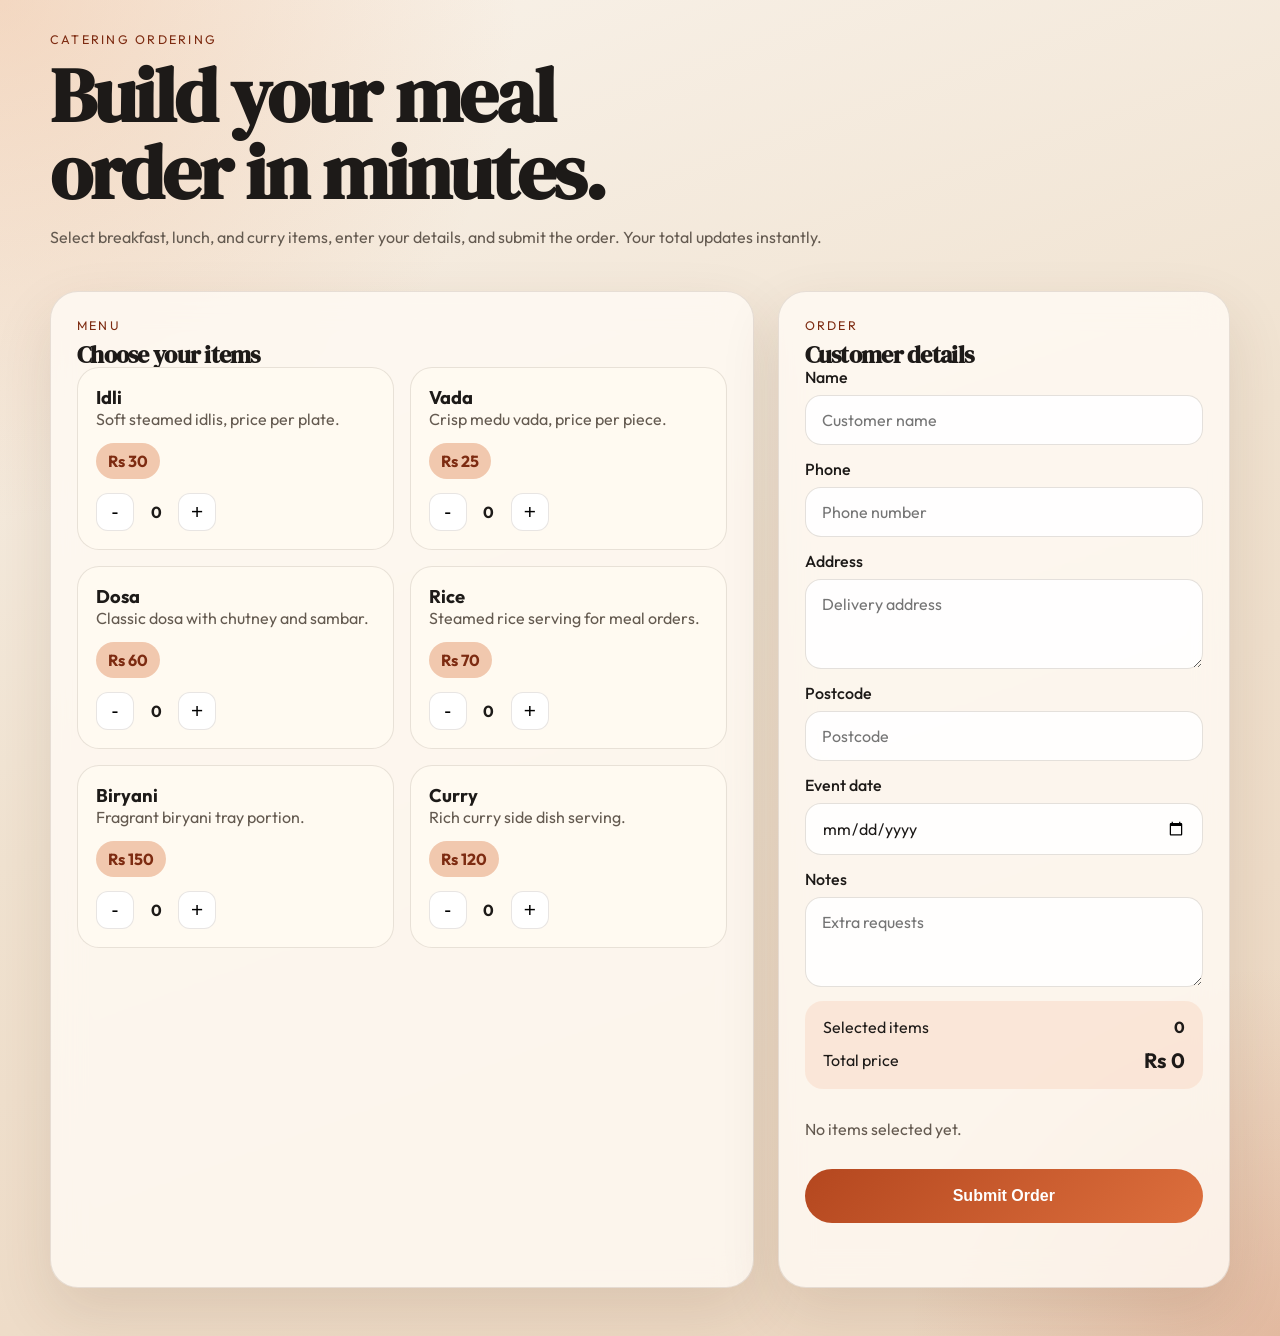
==== index.html @ 60a5b4ee "y website" ====
<!DOCTYPE html>
<html lang="en">
<head>
  <meta charset="UTF-8">
  <meta name="viewport" content="width=device-width, initial-scale=1.0">
  <title>DakshinDelights Catering</title>
  <link rel="preconnect" href="https://fonts.googleapis.com">
  <link rel="preconnect" href="https://fonts.gstatic.com" crossorigin>
  <link href="https://fonts.googleapis.com/css2?family=DM+Serif+Display:ital@0;1&family=Outfit:wght@300;400;500;600;700&display=swap" rel="stylesheet">
  <link rel="stylesheet" href="styles.css">
</head>
<body data-page="order">
  <div class="page-shell">
    <header class="hero">
      <div class="hero-copy">
        <p class="eyebrow">Catering Ordering</p>
        <h1>Build your meal order in minutes.</h1>
        <p class="hero-text">
          Select breakfast, lunch, and curry items, enter your details, and submit the order.
          Your total updates instantly.
        </p>
      </div>
    </header>

    <main class="layout">
      <section class="panel menu-panel">
        <div class="section-head">
          <p class="section-kicker">Menu</p>
          <h2>Choose your items</h2>
        </div>
        <div id="menu-grid" class="menu-grid"></div>
      </section>

      <aside class="panel order-panel">
        <div class="section-head">
          <p class="section-kicker">Order</p>
          <h2>Customer details</h2>
        </div>

        <form id="order-form" class="order-form">
          <label>
            Name
            <input id="customer-name" name="name" type="text" placeholder="Customer name" required>
          </label>

          <label>
            Phone
            <input id="customer-phone" name="phone" type="tel" placeholder="Phone number" required>
          </label>

          <label>
            Address
            <textarea id="customer-address" name="address" rows="3" placeholder="Delivery address" required></textarea>
          </label>

          <label>
            Postcode
            <input id="customer-postcode" name="postcode" type="text" placeholder="Postcode" required>
          </label>

          <label>
            Event date
            <input id="event-date" name="eventDate" type="date" required>
          </label>

          <label>
            Notes
            <textarea id="customer-notes" name="notes" rows="3" placeholder="Extra requests"></textarea>
          </label>

          <div class="summary-box">
            <div class="summary-line">
              <span>Selected items</span>
              <strong id="selected-count">0</strong>
            </div>
            <div class="summary-line total-line">
              <span>Total price</span>
              <strong id="order-total">Rs 0</strong>
            </div>
          </div>

          <div id="order-items-preview" class="order-items-preview"></div>

          <button class="primary-button" type="submit">Submit Order</button>
          <p id="form-status" class="form-status" aria-live="polite"></p>
        </form>
      </aside>
    </main>
  </div>

  <script src="script.js"></script>
</body>
</html>
---- styles.css ----
:root {
  --bg: #f6efe5;
  --surface: rgba(255, 251, 245, 0.82);
  --surface-strong: #fffaf1;
  --ink: #1d1a18;
  --muted: #645a50;
  --line: rgba(67, 47, 28, 0.12);
  --accent: #b4471f;
  --accent-dark: #7d2b11;
  --accent-soft: #f1c8ae;
  --good: #1f6b45;
  --bad: #a53422;
  --shadow: 0 24px 60px rgba(81, 48, 22, 0.12);
}

* {
  box-sizing: border-box;
}

body {
  margin: 0;
  min-height: 100vh;
  font-family: "Outfit", sans-serif;
  color: var(--ink);
  background:
    radial-gradient(circle at top left, rgba(232, 165, 116, 0.35), transparent 28%),
    radial-gradient(circle at bottom right, rgba(191, 82, 43, 0.22), transparent 20%),
    linear-gradient(160deg, #f9f3eb 0%, #f0e2d0 48%, #ecd6c0 100%);
}

a {
  color: inherit;
}

.page-shell {
  width: min(1180px, calc(100% - 32px));
  margin: 0 auto;
  padding: 32px 0 48px;
}

.hero {
  display: flex;
  justify-content: space-between;
  gap: 24px;
  align-items: flex-start;
  margin-bottom: 28px;
}

.compact-hero {
  margin-bottom: 22px;
}

.hero-copy h1,
.section-head h2,
.dashboard-head h2 {
  margin: 0;
  font-family: "DM Serif Display", serif;
  line-height: 1;
  letter-spacing: -0.03em;
}

.hero-copy h1 {
  max-width: 620px;
  font-size: clamp(2.8rem, 6vw, 5.2rem);
}

.hero-text,
.helper-text,
.form-status,
.order-card p,
.order-item-line,
.empty-state,
label,
input,
textarea,
button {
  font-size: 1rem;
}

.eyebrow,
.section-kicker {
  margin: 0 0 10px;
  text-transform: uppercase;
  letter-spacing: 0.18em;
  font-size: 0.78rem;
  color: var(--accent-dark);
}

.hero-text,
.helper-text,
.empty-state {
  color: var(--muted);
}

.admin-link,
.secondary-button,
.primary-button {
  border: 0;
  border-radius: 999px;
  cursor: pointer;
  transition: transform 0.2s ease, opacity 0.2s ease, background-color 0.2s ease;
  text-decoration: none;
}

.admin-link,
.secondary-button {
  display: inline-flex;
  align-items: center;
  justify-content: center;
  min-height: 48px;
  padding: 0 20px;
  background: rgba(255, 250, 241, 0.72);
  border: 1px solid rgba(141, 93, 55, 0.18);
  backdrop-filter: blur(10px);
}

.primary-button {
  min-height: 54px;
  padding: 0 24px;
  background: linear-gradient(135deg, var(--accent) 0%, #dd6f3d 100%);
  color: white;
  font-weight: 600;
}

.admin-link:hover,
.secondary-button:hover,
.primary-button:hover {
  transform: translateY(-1px);
}

.layout,
.admin-layout {
  display: grid;
  gap: 24px;
}

.layout {
  grid-template-columns: 1.4fr 0.9fr;
}

.admin-layout {
  grid-template-columns: 1fr;
}

.panel {
  background: var(--surface);
  border: 1px solid var(--line);
  box-shadow: var(--shadow);
  border-radius: 28px;
  padding: 26px;
  backdrop-filter: blur(16px);
}

.menu-grid {
  display: grid;
  grid-template-columns: repeat(2, minmax(0, 1fr));
  gap: 16px;
}

.menu-card,
.order-card {
  background: var(--surface-strong);
  border: 1px solid var(--line);
  border-radius: 22px;
  padding: 18px;
}

.menu-card {
  display: flex;
  flex-direction: column;
  gap: 14px;
}

.menu-card h3,
.order-card h3 {
  margin: 0;
  font-size: 1.15rem;
}

.menu-card p,
.order-card p {
  margin: 0;
  color: var(--muted);
}

.price-tag {
  display: inline-flex;
  align-items: center;
  width: fit-content;
  padding: 8px 12px;
  background: var(--accent-soft);
  border-radius: 999px;
  font-weight: 700;
  color: var(--accent-dark);
}

.qty-control {
  display: inline-flex;
  align-items: center;
  gap: 8px;
  margin-top: auto;
}

.qty-button {
  width: 38px;
  height: 38px;
  border-radius: 12px;
  border: 1px solid var(--line);
  background: white;
  font-size: 1.3rem;
  cursor: pointer;
}

.qty-value {
  min-width: 28px;
  text-align: center;
  font-weight: 700;
}

.order-form {
  display: grid;
  gap: 14px;
}

label {
  display: grid;
  gap: 8px;
  font-weight: 500;
}

input,
textarea {
  width: 100%;
  border: 1px solid rgba(89, 62, 38, 0.16);
  border-radius: 16px;
  padding: 14px 16px;
  font-family: inherit;
  background: rgba(255, 255, 255, 0.9);
  color: var(--ink);
}

input:focus,
textarea:focus {
  outline: 2px solid rgba(180, 71, 31, 0.18);
  border-color: var(--accent);
}

.summary-box {
  display: grid;
  gap: 10px;
  padding: 16px 18px;
  border-radius: 18px;
  background: rgba(245, 205, 179, 0.36);
}

.summary-line,
.dashboard-head {
  display: flex;
  align-items: center;
  justify-content: space-between;
  gap: 12px;
}

.total-line strong {
  font-size: 1.3rem;
}

.order-items-preview,
.orders-list {
  display: grid;
  gap: 12px;
}

.order-item-line {
  display: flex;
  align-items: center;
  justify-content: space-between;
  gap: 12px;
  padding: 12px 14px;
  background: rgba(255, 255, 255, 0.82);
  border: 1px solid var(--line);
  border-radius: 16px;
}

.form-status {
  min-height: 24px;
  margin: 0;
}

.form-status.success {
  color: var(--good);
}

.form-status.error {
  color: var(--bad);
}

.hidden {
  display: none;
}

.admin-auth-panel {
  max-width: 520px;
}

.order-meta {
  display: grid;
  gap: 6px;
  margin: 12px 0;
}

.order-card ul {
  margin: 12px 0 0;
  padding-left: 18px;
  color: var(--muted);
}

.admin-summary {
  margin: 18px 0;
}

@media (max-width: 900px) {
  .layout {
    grid-template-columns: 1fr;
  }

  .menu-grid {
    grid-template-columns: 1fr;
  }

  .hero {
    flex-direction: column;
  }
}

@media (max-width: 640px) {
  .page-shell {
    width: min(100% - 20px, 100%);
    padding-top: 20px;
  }

  .panel {
    padding: 18px;
    border-radius: 22px;
  }

  .hero-copy h1 {
    font-size: 2.5rem;
  }
}
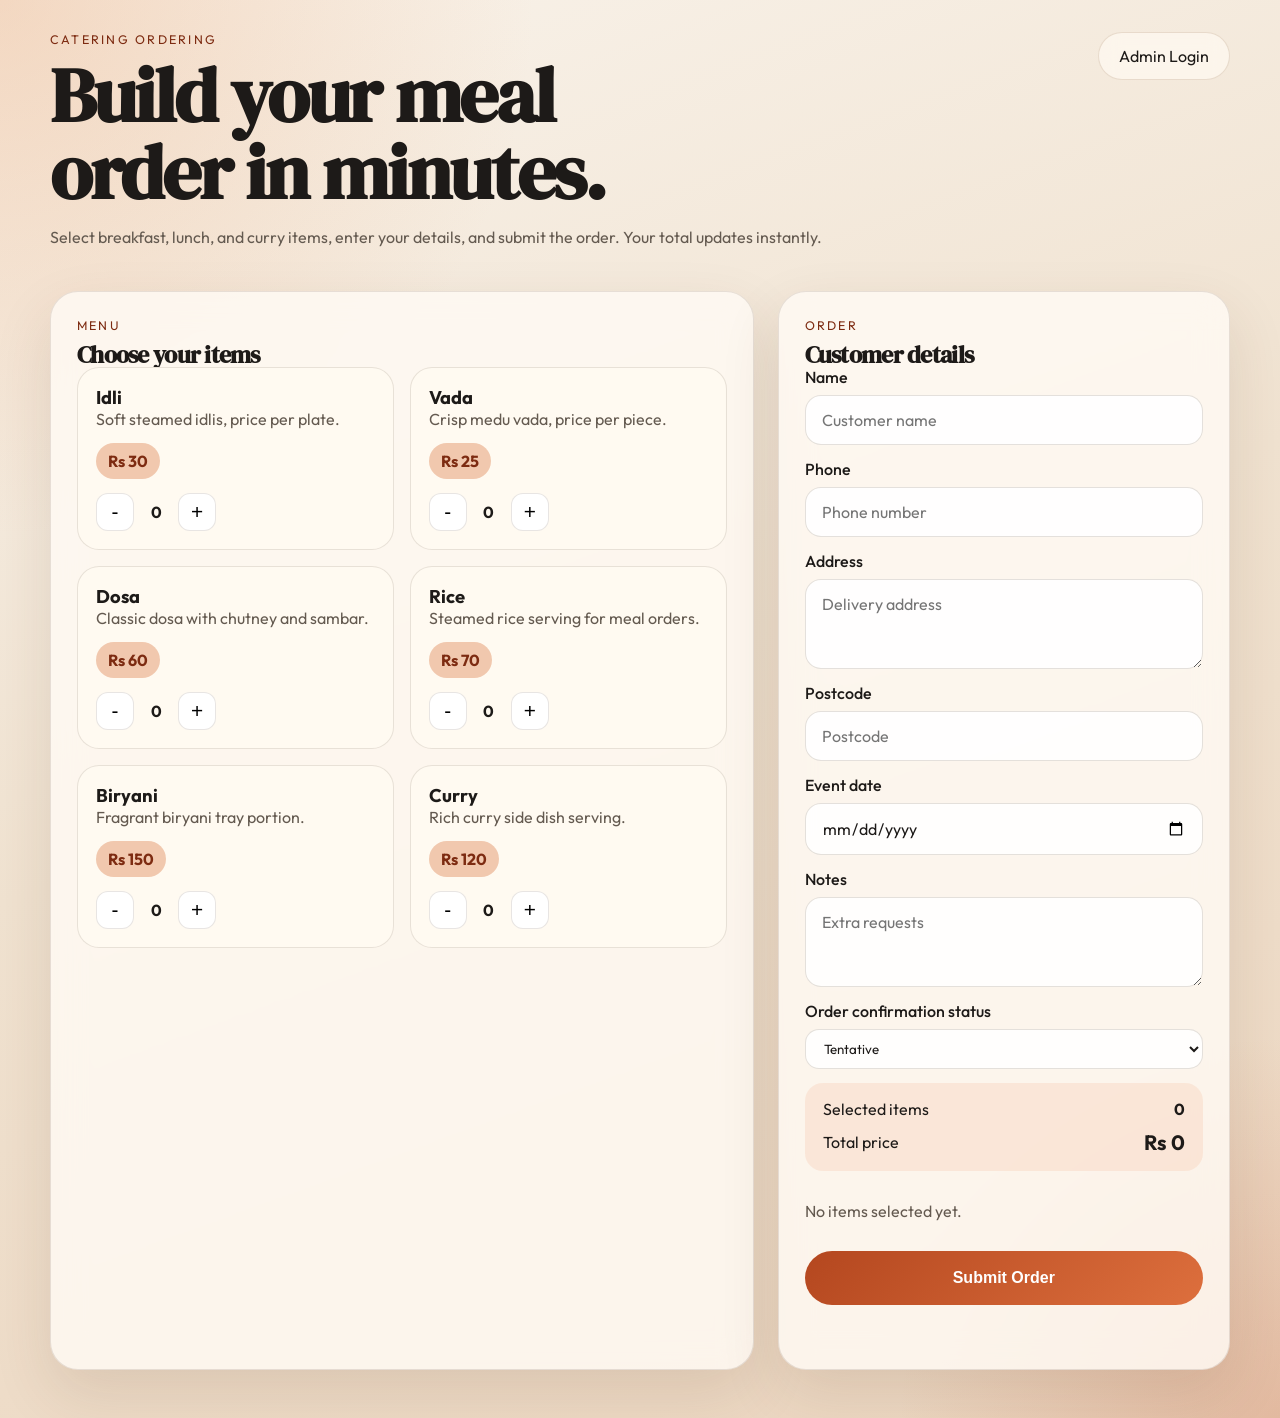
==== commit 801cf5c2: "Admin features" ====
--- a/index.html
+++ b/index.html
@@ -20,6 +20,7 @@
           Your total updates instantly.
         </p>
       </div>
+      <a class="admin-link" href="admin.html">Admin Login</a>
     </header>
 
     <main class="layout">
@@ -68,6 +69,15 @@
             <textarea id="customer-notes" name="notes" rows="3" placeholder="Extra requests"></textarea>
           </label>
 
+          <label>
+            Order confirmation status
+            <select id="order-status" name="status" class="order-status-select">
+              <option value="Tentative">Tentative</option>
+              <option value="Yet to be confirmed">Yet to be confirmed</option>
+              <option value="Confirmed">Confirmed</option>
+            </select>
+          </label>
+
           <div class="summary-box">
             <div class="summary-line">
               <span>Selected items</span>
--- a/styles.css
+++ b/styles.css
@@ -266,7 +266,8 @@
 }
 
 .order-items-preview,
-.orders-list {
+.orders-list,
+.admin-menu-list {
   display: grid;
   gap: 12px;
 }
@@ -309,6 +310,28 @@
   margin: 12px 0;
 }
 
+.order-status-row {
+  display: flex;
+  align-items: center;
+  justify-content: space-between;
+  gap: 12px;
+  margin-top: 14px;
+}
+
+.order-status-label {
+  font-weight: 600;
+}
+
+.order-status-select {
+  min-width: 180px;
+  border: 1px solid rgba(89, 62, 38, 0.16);
+  border-radius: 14px;
+  padding: 10px 14px;
+  font-family: inherit;
+  background: rgba(255, 255, 255, 0.9);
+  color: var(--ink);
+}
+
 .order-card ul {
   margin: 12px 0 0;
   padding-left: 18px;
@@ -319,6 +342,53 @@
   margin: 18px 0;
 }
 
+.admin-tabs {
+  display: flex;
+  flex-wrap: wrap;
+  gap: 12px;
+  margin: 20px 0 18px;
+}
+
+.admin-tab-button {
+  min-height: 46px;
+  padding: 0 18px;
+  border-radius: 999px;
+  border: 1px solid rgba(141, 93, 55, 0.18);
+  background: rgba(255, 250, 241, 0.72);
+  color: var(--ink);
+  font-family: inherit;
+  cursor: pointer;
+}
+
+.admin-tab-button.active {
+  background: linear-gradient(135deg, var(--accent) 0%, #dd6f3d 100%);
+  color: white;
+  border-color: transparent;
+}
+
+.admin-menu-section {
+  margin-bottom: 24px;
+}
+
+.admin-menu-form {
+  margin-bottom: 18px;
+}
+
+.admin-form-actions,
+.admin-card-actions {
+  display: flex;
+  flex-wrap: wrap;
+  gap: 12px;
+}
+
+.admin-menu-card {
+  gap: 12px;
+}
+
+.delete-item-button {
+  width: fit-content;
+}
+
 @media (max-width: 900px) {
   .layout {
     grid-template-columns: 1fr;
